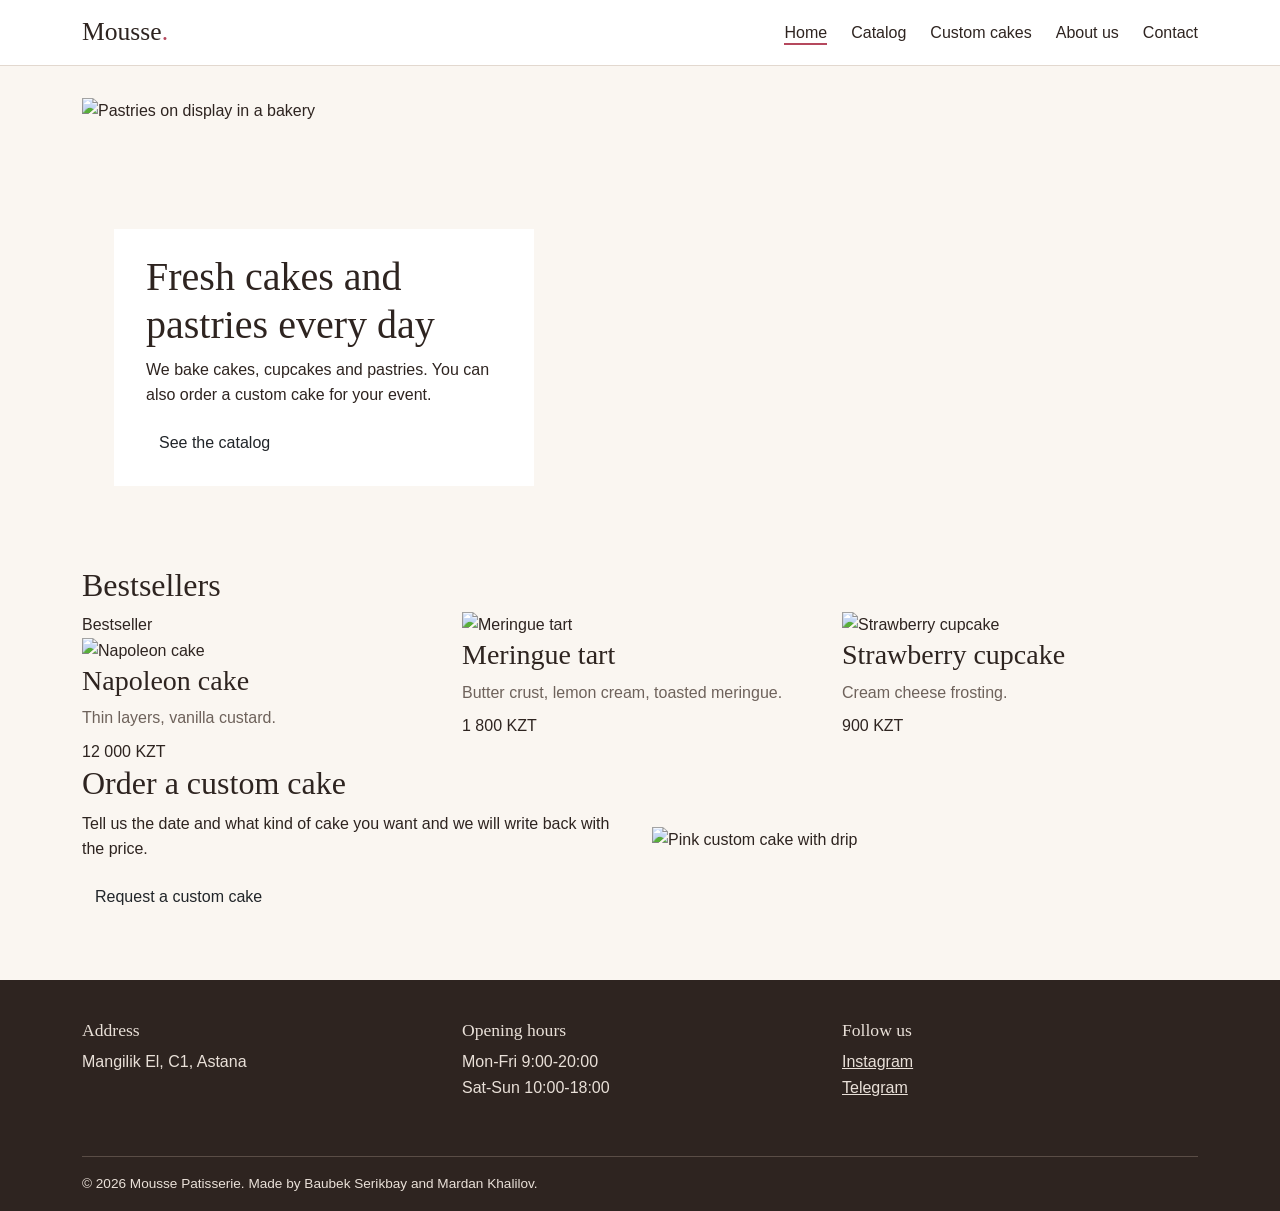
==== index.html @ 0d9d36ae "add home page and layout css" ====
﻿<!DOCTYPE html>
<html lang="en">
<head>
  <meta charset="UTF-8">
  <meta name="viewport" content="width=device-width, initial-scale=1">
  <title>Home | Mousse Patisserie</title>
  <link href="https://cdn.jsdelivr.net/npm/bootstrap@5.3.3/dist/css/bootstrap.min.css" rel="stylesheet">
  <link rel="stylesheet" href="css/base.css">
  <link rel="stylesheet" href="css/layout.css">
  <link rel="stylesheet" href="css/components.css">
  <link rel="stylesheet" href="css/responsive.css">
</head>
<body>
  <header class="site-header">
    <div class="container">
      <a class="logo" href="index.html">Mousse<span>.</span></a>
      <nav>
        <ul class="nav-links">
          <li><a href="index.html" class="active">Home</a></li>
          <li><a href="catalog.html">Catalog</a></li>
          <li><a href="custom-cakes.html">Custom cakes</a></li>
          <li><a href="about.html">About us</a></li>
          <li><a href="contact.html">Contact</a></li>
        </ul>
      </nav>
    </div>
  </header>

  <main id="main" class="container">
    <section class="hero">
      <img src="https://images.unsplash.com/photo-1517433670267-08bbd4be890f?auto=format&fit=crop&w=1200&h=500&q=80" alt="Pastries on display in a bakery">
      <div class="hero-text">
        <h1>Fresh cakes and pastries every day</h1>
        <p>We bake cakes, cupcakes and pastries. You can also order a custom cake for your event.</p>
        <a href="catalog.html" class="btn btn-main">See the catalog</a>
      </div>
    </section>

    <section class="section mt-5">
      <h2>Bestsellers</h2>
      <div class="product-grid">
      <article class="product">
        <span class="badge-top">Bestseller</span>
        <img src="https://images.unsplash.com/photo-1571115177098-24ec42ed204d?auto=format&fit=crop&w=600&h=440&q=80" alt="Napoleon cake">
        <div class="product-body">
          <h3>Napoleon cake</h3>
          <p class="muted mb-2">Thin layers, vanilla custard.</p>
          <span class="price">12 000 KZT</span>
        </div>
      </article>
      <article class="product">
        <img src="https://images.unsplash.com/photo-1519915028121-7d3463d20b13?auto=format&fit=crop&w=600&h=440&q=80" alt="Meringue tart">
        <div class="product-body">
          <h3>Meringue tart</h3>
          <p class="muted mb-2">Butter crust, lemon cream, toasted meringue.</p>
          <span class="price">1 800 KZT</span>
        </div>
      </article>
      <article class="product">
        <img src="https://images.unsplash.com/photo-1563729784474-d77dbb933a9e?auto=format&fit=crop&w=600&h=440&q=80" alt="Strawberry cupcake">
        <div class="product-body">
          <h3>Strawberry cupcake</h3>
          <p class="muted mb-2">Cream cheese frosting.</p>
          <span class="price">900 KZT</span>
        </div>
      </article>
      </div>
    </section>

    <section class="section">
      <div class="row align-items-center">
        <div class="col-md-6">
          <h2>Order a custom cake</h2>
          <p>Tell us the date and what kind of cake you want and we will write back with the price.</p>
          <a href="custom-cakes.html" class="btn btn-main">Request a custom cake</a>
        </div>
        <div class="col-md-6 mt-3 mt-md-0">
          <img src="https://images.unsplash.com/photo-1621303837174-89787a7d4729?auto=format&fit=crop&w=600&h=380&q=80" alt="Pink custom cake with drip">
        </div>
      </div>
    </section>
  </main>

  <footer class="site-footer">
    <div class="container">
      <div class="row">
        <div class="col-md-4 mb-3">
          <h3>Address</h3>
          <p>Mangilik El, C1, Astana</p>
        </div>
        <div class="col-md-4 mb-3">
          <h3>Opening hours</h3>
          <p>Mon-Fri 9:00-20:00<br>Sat-Sun 10:00-18:00</p>
        </div>
        <div class="col-md-4 mb-3">
          <h3>Follow us</h3>
          <p><a href="#">Instagram</a><br><a href="#">Telegram</a></p>
        </div>
      </div>
      <div class="footer-bottom">&copy; 2026 Mousse Patisserie. Made by Baubek Serikbay and Mardan Khalilov.</div>
    </div>
  </footer>
</body>
</html>
---- css/base.css ----
body {
  background: #faf6f1;
  color: #2e2420;
  font-family: Arial, Helvetica, sans-serif;
  line-height: 1.6;
}

h1,
h2,
h3 {
  font-family: Georgia, "Times New Roman", serif;
  font-weight: normal;
}

a {
  color: #b5485d;
}

img {
  max-width: 100%;
  display: block;
}

#main {
  min-height: 60vh;
}

.page-title {
  padding: 3rem 0 1.5rem;
  border-bottom: 1px solid #e2d8cf;
  margin-bottom: 2rem;
}

.muted {
  color: #6e625b;
}
---- css/layout.css ----
/* header: flexbox */
.site-header {
  background: #ffffff;
  border-bottom: 1px solid #e2d8cf;
  position: sticky;
  top: 0;
  z-index: 100;
}

.site-header .container {
  display: flex;
  align-items: center;
  justify-content: space-between;
  padding-top: 0.75rem;
  padding-bottom: 0.75rem;
}

.logo {
  font-family: Georgia, serif;
  font-size: 1.6rem;
  color: #2e2420;
  text-decoration: none;
}

.logo span {
  color: #b5485d;
}

.nav-links {
  display: flex;
  gap: 1.5rem;
  list-style: none;
  margin: 0;
  padding: 0;
}

.nav-links a {
  color: #2e2420;
  text-decoration: none;
  padding-bottom: 2px;
}

.nav-links a:hover,
.nav-links a.active {
  border-bottom: 2px solid #b5485d;
}

/* hero: absolute positioned label over a relative box */
.hero {
  position: relative;
  margin-top: 2rem;
}

.hero img {
  width: 100%;
  height: 420px;
  object-fit: cover;
}

.hero-text {
  position: absolute;
  left: 2rem;
  bottom: 2rem;
  background: #ffffff;
  padding: 1.5rem 2rem;
  max-width: 420px;
}

/* product grid: CSS grid */
.product-grid {
  display: grid;
  grid-template-columns: repeat(3, 1fr);
  gap: 1.5rem;
}

.gallery-grid {
  display: grid;
  grid-template-columns: repeat(4, 1fr);
  gap: 0.75rem;
}

.gallery-grid img {
  width: 100%;
  height: 180px;
  object-fit: cover;
}

/* footer */
.site-footer {
  background: #2e2420;
  color: #e9e0d8;
  margin-top: 4rem;
  padding: 2.5rem 0 1rem;
}

.site-footer a {
  color: #e9e0d8;
}

.site-footer h3 {
  font-size: 1.1rem;
}

.footer-bottom {
  border-top: 1px solid #5a4d46;
  margin-top: 1.5rem;
  padding-top: 1rem;
  font-size: 0.85rem;
}
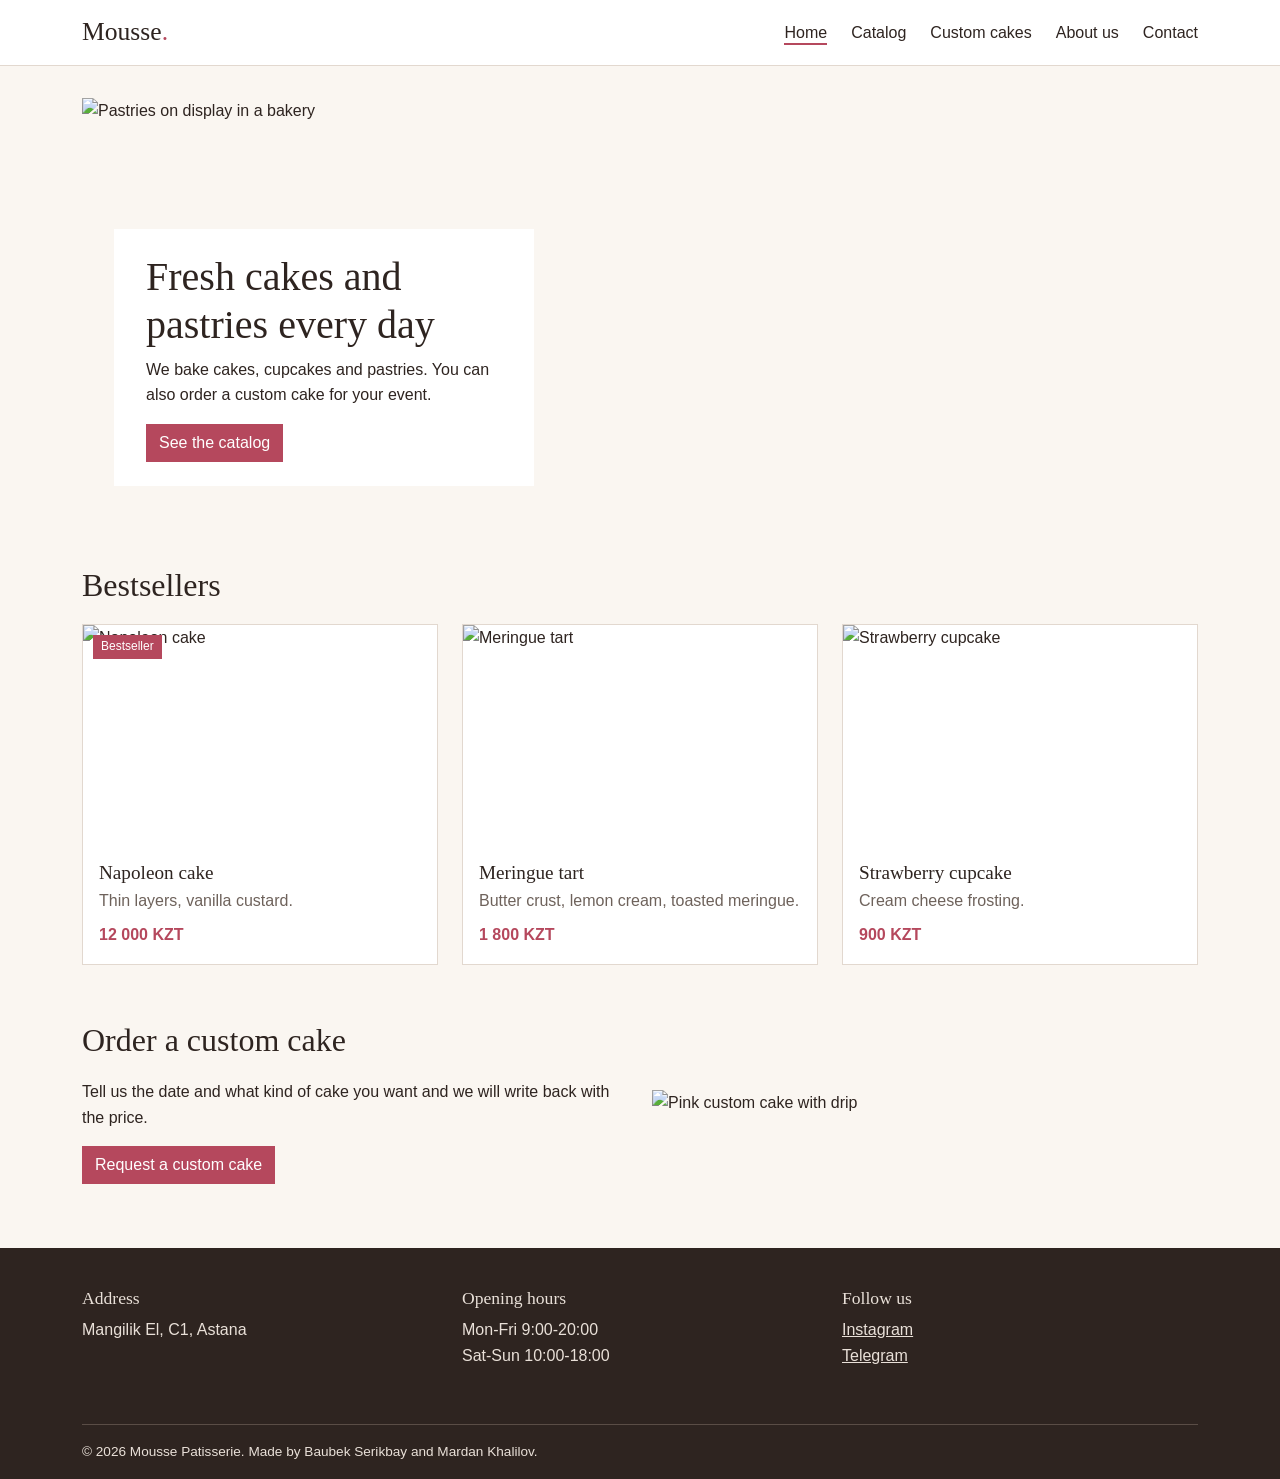
==== commit 84477b77: "add instagram and telegram links to footer" ====
--- a/index.html
+++ b/index.html
@@ -94,7 +94,7 @@
         </div>
         <div class="col-md-4 mb-3">
           <h3>Follow us</h3>
-          <p><a href="#">Instagram</a><br><a href="#">Telegram</a></p>
+          <p><a href="https://www.instagram.com/mousse.patisserie/">Instagram</a><br><a href="https://t.me/mardan_kh_07">Telegram</a></p>
         </div>
       </div>
       <div class="footer-bottom">&copy; 2026 Mousse Patisserie. Made by Baubek Serikbay and Mardan Khalilov.</div>
--- a/css/components.css
+++ b/css/components.css
@@ -0,0 +1,111 @@
+.product {
+  background: #ffffff;
+  border: 1px solid #e2d8cf;
+  position: relative;
+}
+
+.product img {
+  width: 100%;
+  height: 220px;
+  object-fit: cover;
+}
+
+.product-body {
+  padding: 1rem;
+}
+
+.product-body h3 {
+  font-size: 1.2rem;
+  margin-bottom: 0.25rem;
+}
+
+.price {
+  font-weight: bold;
+  color: #b5485d;
+}
+
+.badge-top {
+  position: absolute;
+  top: 10px;
+  left: 10px;
+  background: #b5485d;
+  color: #ffffff;
+  font-size: 0.75rem;
+  padding: 2px 8px;
+}
+
+.btn-main {
+  background: #b5485d;
+  border: 1px solid #b5485d;
+  color: #ffffff;
+  border-radius: 0;
+}
+
+.btn-main:hover {
+  background: #8f3547;
+  color: #ffffff;
+}
+
+.section {
+  margin-bottom: 3.5rem;
+}
+
+.section h2 {
+  margin-bottom: 1.25rem;
+}
+
+.steps {
+  display: flex;
+  gap: 1.5rem;
+}
+
+.steps li {
+  flex: 1;
+  background: #ffffff;
+  border: 1px solid #e2d8cf;
+  padding: 1rem;
+  list-style: none;
+}
+
+.steps strong {
+  display: block;
+  color: #b5485d;
+}
+
+.table-wrap {
+  background: #ffffff;
+}
+
+#options-table th {
+  background: #2e2420;
+  color: #ffffff;
+  font-weight: normal;
+}
+
+.team-member img {
+  width: 100%;
+  height: 240px;
+  object-fit: cover;
+}
+
+form label {
+  font-weight: bold;
+  font-size: 0.9rem;
+}
+
+form .form-control,
+form .form-select {
+  border-radius: 0;
+}
+
+.contact-box {
+  background: #ffffff;
+  border: 1px solid #e2d8cf;
+  padding: 1.5rem;
+}
+
+.map-frame {
+  width: 100%;
+  height: 300px;
+  border: 0;
+}
--- a/css/responsive.css
+++ b/css/responsive.css
@@ -0,0 +1,49 @@
+/* tablet */
+@media (max-width: 992px) {
+  .product-grid {
+    grid-template-columns: repeat(2, 1fr);
+  }
+
+  .gallery-grid {
+    grid-template-columns: repeat(2, 1fr);
+  }
+
+  .hero img {
+    height: 320px;
+  }
+
+  .nav-links {
+    gap: 1rem;
+    font-size: 0.95rem;
+  }
+}
+
+/* mobile */
+@media (max-width: 576px) {
+  .site-header .container {
+    flex-direction: column;
+    gap: 0.5rem;
+  }
+
+  .nav-links {
+    flex-wrap: wrap;
+    justify-content: center;
+  }
+
+  .product-grid {
+    grid-template-columns: 1fr;
+  }
+
+  .steps {
+    flex-direction: column;
+  }
+
+  .hero-text {
+    position: static;
+    max-width: none;
+  }
+
+  .hero img {
+    height: 220px;
+  }
+}
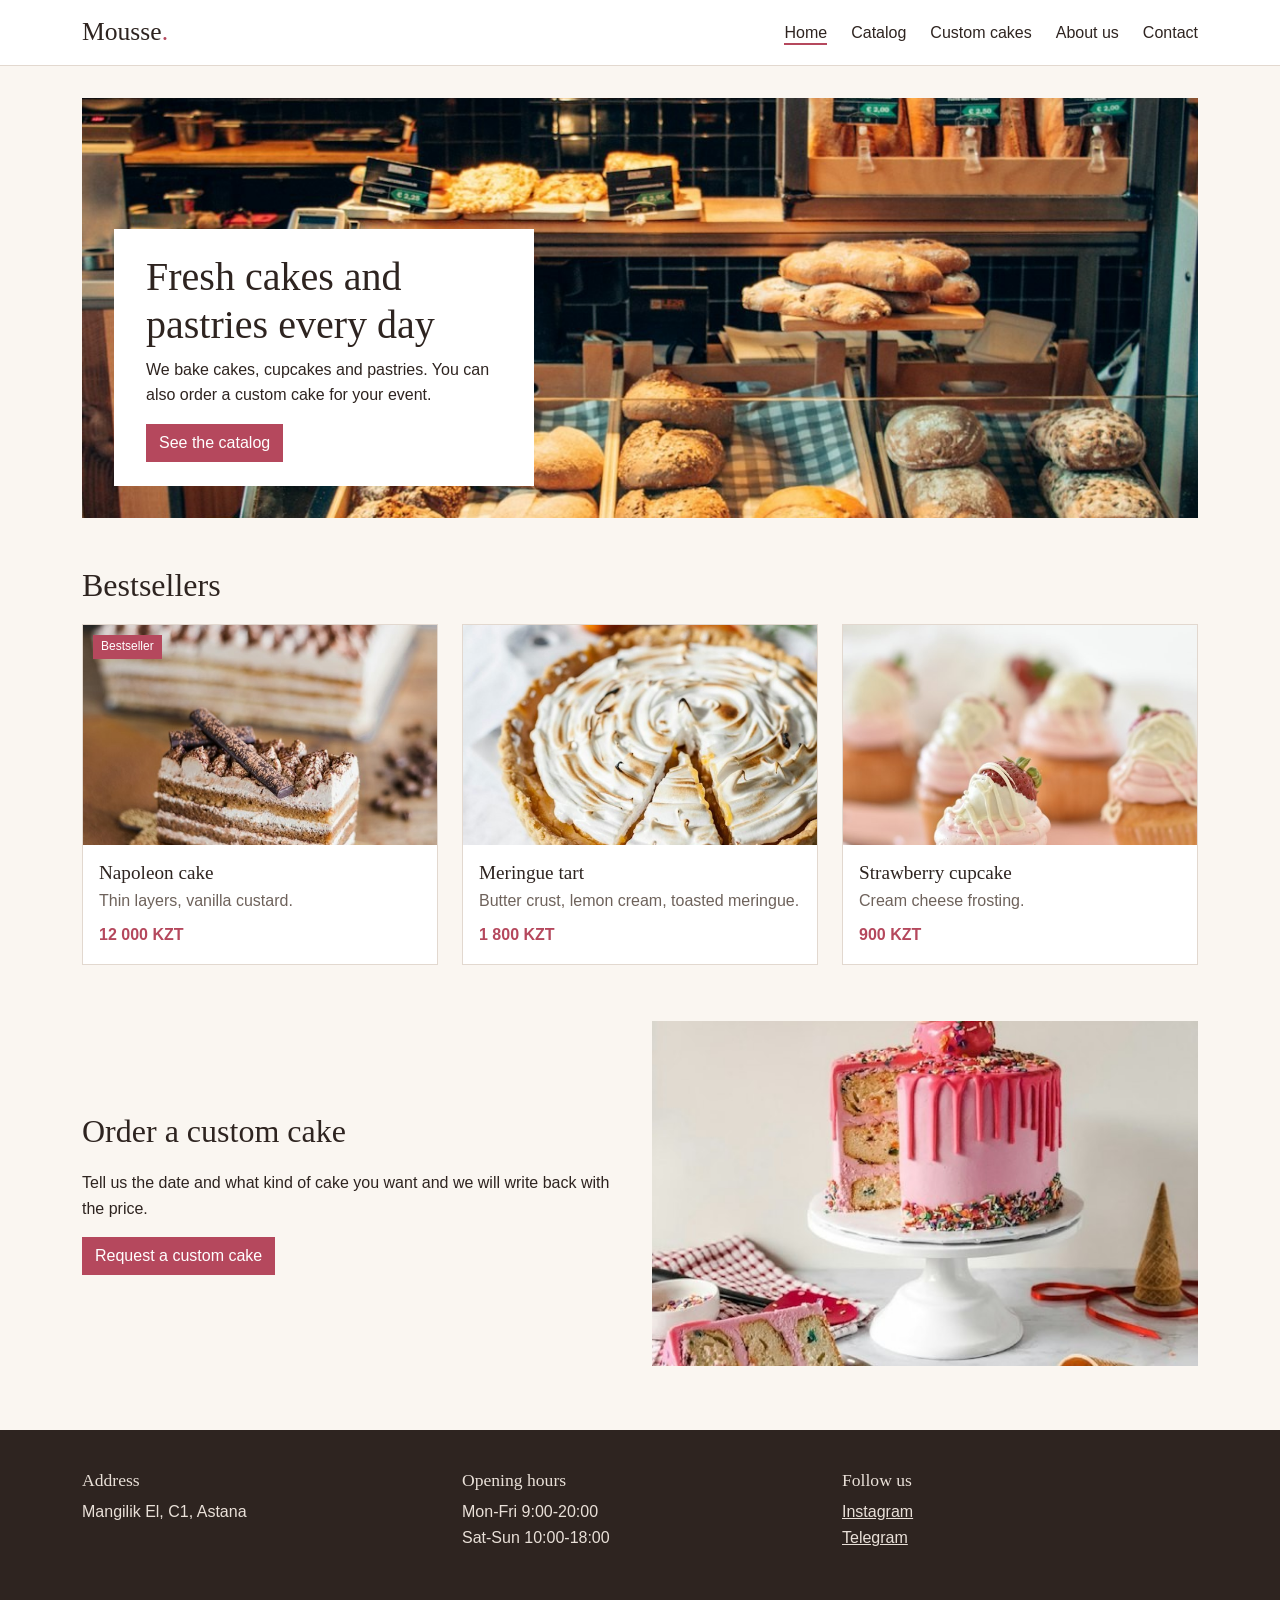
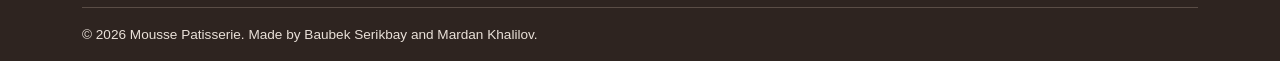
==== commit 9689491b: "feat: local files uploaded" ====
--- a/index.html
+++ b/index.html
@@ -4,7 +4,7 @@
   <meta charset="UTF-8">
   <meta name="viewport" content="width=device-width, initial-scale=1">
   <title>Home | Mousse Patisserie</title>
-  <link href="https://cdn.jsdelivr.net/npm/bootstrap@5.3.3/dist/css/bootstrap.min.css" rel="stylesheet">
+  <link href="css/bootstrap.min.css" rel="stylesheet">
   <link rel="stylesheet" href="css/base.css">
   <link rel="stylesheet" href="css/layout.css">
   <link rel="stylesheet" href="css/components.css">
@@ -28,7 +28,7 @@
 
   <main id="main" class="container">
     <section class="hero">
-      <img src="https://images.unsplash.com/photo-1517433670267-08bbd4be890f?auto=format&fit=crop&w=1200&h=500&q=80" alt="Pastries on display in a bakery">
+      <img src="images/pastries-on-display-in-a-bakery.jpg" alt="Pastries on display in a bakery">
       <div class="hero-text">
         <h1>Fresh cakes and pastries every day</h1>
         <p>We bake cakes, cupcakes and pastries. You can also order a custom cake for your event.</p>
@@ -41,7 +41,7 @@
       <div class="product-grid">
       <article class="product">
         <span class="badge-top">Bestseller</span>
-        <img src="https://images.unsplash.com/photo-1571115177098-24ec42ed204d?auto=format&fit=crop&w=600&h=440&q=80" alt="Napoleon cake">
+        <img src="images/napoleon-cake.jpg" alt="Napoleon cake">
         <div class="product-body">
           <h3>Napoleon cake</h3>
           <p class="muted mb-2">Thin layers, vanilla custard.</p>
@@ -49,7 +49,7 @@
         </div>
       </article>
       <article class="product">
-        <img src="https://images.unsplash.com/photo-1519915028121-7d3463d20b13?auto=format&fit=crop&w=600&h=440&q=80" alt="Meringue tart">
+        <img src="images/meringue-tart.jpg" alt="Meringue tart">
         <div class="product-body">
           <h3>Meringue tart</h3>
           <p class="muted mb-2">Butter crust, lemon cream, toasted meringue.</p>
@@ -57,7 +57,7 @@
         </div>
       </article>
       <article class="product">
-        <img src="https://images.unsplash.com/photo-1563729784474-d77dbb933a9e?auto=format&fit=crop&w=600&h=440&q=80" alt="Strawberry cupcake">
+        <img src="images/strawberry-cupcake.jpg" alt="Strawberry cupcake">
         <div class="product-body">
           <h3>Strawberry cupcake</h3>
           <p class="muted mb-2">Cream cheese frosting.</p>
@@ -75,7 +75,7 @@
           <a href="custom-cakes.html" class="btn btn-main">Request a custom cake</a>
         </div>
         <div class="col-md-6 mt-3 mt-md-0">
-          <img src="https://images.unsplash.com/photo-1621303837174-89787a7d4729?auto=format&fit=crop&w=600&h=380&q=80" alt="Pink custom cake with drip">
+          <img src="images/pink-custom-cake-with-drip.jpg" alt="Pink custom cake with drip">
         </div>
       </div>
     </section>
@@ -101,4 +101,4 @@
     </div>
   </footer>
 </body>
-</html>
+</html>
